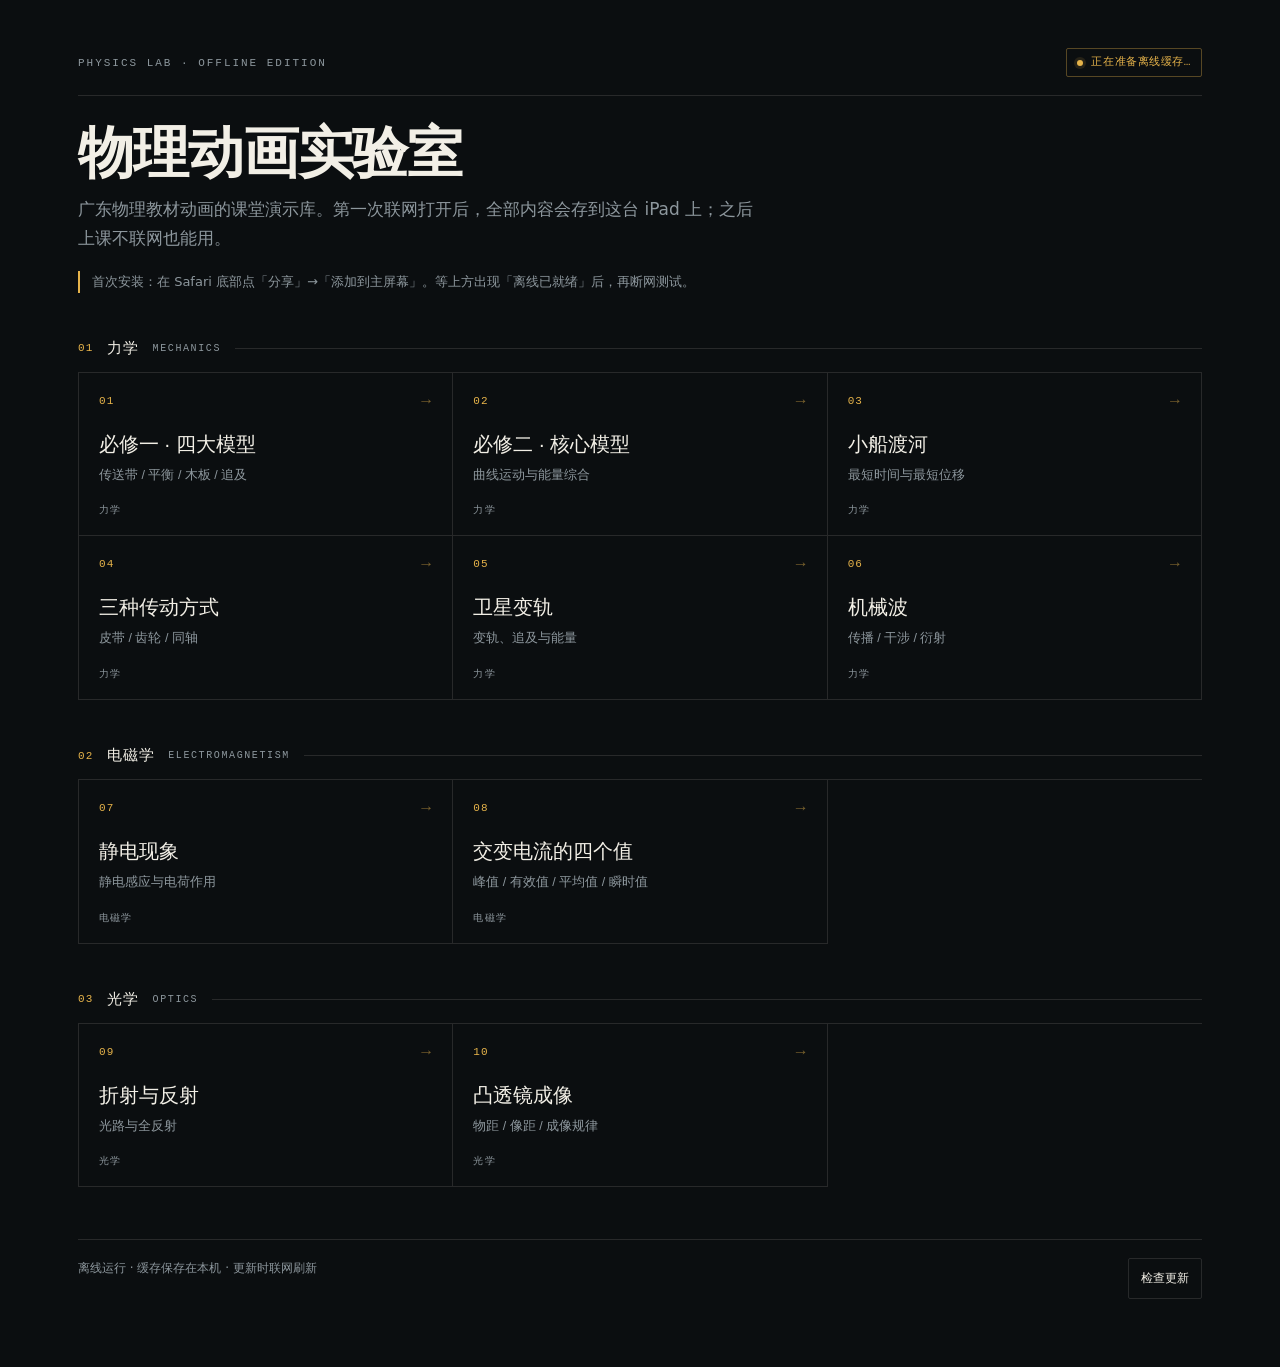
==== index.html @ a3269b26 "物理动画离线演示库" ====
<!doctype html>
<html lang="zh-CN">
<head>
  <meta charset="UTF-8" />
  <meta name="viewport" content="width=device-width, initial-scale=1, viewport-fit=cover" />
  <title>物理动画实验室 · 离线版</title>
  <meta name="description" content="广东物理教材动画的离线演示库，装在 iPad 上，断网也能用。" />
  <meta name="theme-color" content="#0b0e10" />
  <meta name="apple-mobile-web-app-capable" content="yes" />
  <meta name="mobile-web-app-capable" content="yes" />
  <meta name="apple-mobile-web-app-status-bar-style" content="black-translucent" />
  <meta name="apple-mobile-web-app-title" content="物理动画" />
  <link rel="manifest" href="./manifest.json" />
  <link rel="apple-touch-icon" href="./icons/icon-180.png" />
  <link rel="icon" href="./icons/icon-192.png" />
  <style>
    :root{
      --bg:#0b0e10; --panel:#111619; --panel-2:#161d21;
      --ink:#f2efe6; --muted:#8d979d; --line:rgba(242,239,230,.12);
      --amber:#e6b34a; --teal:#6fb3a8;
      --sans:"PingFang SC","Hiragino Sans GB","Microsoft YaHei",system-ui,-apple-system,sans-serif;
      --mono:"SFMono-Regular",Menlo,Consolas,monospace;
    }
    *{box-sizing:border-box}
    html,body{margin:0;background:var(--bg);color:var(--ink);font-family:var(--sans);}
    body{min-height:100dvh;-webkit-text-size-adjust:100%;-webkit-tap-highlight-color:transparent;}
    body.viewing{overflow:hidden;}
    .shell{max-width:1180px;margin:0 auto;padding:48px 28px 64px;}
    .hero-top{display:flex;justify-content:space-between;align-items:center;gap:16px;flex-wrap:wrap;padding-bottom:18px;border-bottom:1px solid var(--line);}
    .eyebrow{font-family:var(--mono);font-size:11px;letter-spacing:.18em;color:var(--muted);}
    .status{font-family:var(--mono);font-size:11px;letter-spacing:.05em;color:var(--amber);border:1px solid rgba(230,179,74,.35);padding:7px 10px;border-radius:2px;display:inline-flex;align-items:center;gap:8px;line-height:1.2;}
    .status::before{content:"";width:6px;height:6px;border-radius:50%;background:var(--amber);box-shadow:0 0 0 3px rgba(230,179,74,.12);flex:none;}
    .status.ready{color:var(--teal);border-color:rgba(111,179,168,.35);}
    .status.ready::before{background:var(--teal);box-shadow:0 0 0 3px rgba(111,179,168,.12);}
    .status.warn{color:#e09a8a;border-color:rgba(224,154,138,.35);}
    .status.warn::before{background:#e09a8a;box-shadow:0 0 0 3px rgba(224,154,138,.12);}
    h1{font-size:clamp(34px,5vw,56px);line-height:1.05;letter-spacing:-.02em;font-weight:600;margin:28px 0 12px;}
    .lede{color:var(--muted);font-size:clamp(14px,1.6vw,17px);line-height:1.7;max-width:680px;margin:0;}
    .hint{margin-top:18px;font-size:13px;color:var(--muted);border-left:2px solid var(--amber);padding-left:12px;line-height:1.7;max-width:720px;}
    .hint b{color:var(--ink);font-weight:500;}
    section.cat{margin-top:46px;}
    .cat-head{display:flex;align-items:center;gap:14px;margin-bottom:14px;}
    .cat-head .num{font-family:var(--mono);font-size:11px;color:var(--amber);letter-spacing:.1em;}
    .cat-head h2{font-size:15px;font-weight:500;margin:0;letter-spacing:.04em;}
    .cat-head .en{font-family:var(--mono);font-size:10px;color:var(--muted);letter-spacing:.16em;}
    .cat-head .rule{flex:1;height:1px;background:var(--line);}
    .grid{display:grid;grid-template-columns:repeat(3,minmax(0,1fr));gap:0;background:var(--bg);border-top:1px solid var(--line);border-left:1px solid var(--line);}
    .card{appearance:none;text-align:left;background:var(--bg);border:0;border-right:1px solid var(--line);border-bottom:1px solid var(--line);color:var(--ink);padding:22px 20px 18px;min-height:162px;display:flex;flex-direction:column;cursor:pointer;transition:background .18s ease;position:relative;}
    .card:hover{background:var(--panel);}
    .card:active{background:var(--panel-2);}
    .card::after{content:"→";position:absolute;right:18px;top:19px;color:var(--amber);font-size:16px;opacity:.5;transition:opacity .18s ease,transform .18s ease;}
    .card:hover::after{opacity:1;transform:translateX(3px);}
    .card .idx{font-family:var(--mono);font-size:11px;color:var(--amber);letter-spacing:.1em;}
    .card h3{font-size:20px;line-height:1.3;font-weight:500;margin:24px 0 8px;}
    .card p{font-size:12.5px;line-height:1.65;color:var(--muted);margin:0;}
    .card .tag{margin-top:auto;padding-top:18px;font-family:var(--mono);font-size:10px;letter-spacing:.12em;color:var(--muted);}
    .empty{color:var(--muted);font-size:14px;line-height:1.8;padding:24px 0;}
    footer{margin-top:52px;padding-top:18px;border-top:1px solid var(--line);display:flex;justify-content:space-between;gap:16px;flex-wrap:wrap;color:var(--muted);font-size:12px;line-height:1.7;}
    .btn{appearance:none;background:transparent;border:1px solid var(--line);color:var(--ink);padding:9px 12px;border-radius:2px;font:inherit;font-size:12px;cursor:pointer;min-height:38px;}
    .btn:active{background:var(--panel);}
    #viewer{position:fixed;inset:0;z-index:50;background:var(--bg);display:flex;flex-direction:column;}
    #viewer[hidden]{display:none;}
    .viewer-bar{display:flex;align-items:center;gap:12px;padding:calc(env(safe-area-inset-top) + 8px) 12px 8px;border-bottom:1px solid var(--line);background:var(--bg);flex:none;}
    #back{appearance:none;border:1px solid var(--line);background:var(--panel);color:var(--ink);font:inherit;font-size:14px;padding:8px 14px;border-radius:2px;min-height:40px;cursor:pointer;flex:none;}
    #back:active{background:var(--panel-2);}
    #viewer-title{font-size:13px;color:var(--muted);white-space:nowrap;overflow:hidden;text-overflow:ellipsis;}
    #stage{flex:1;width:100%;border:0;background:#0b0e10;min-height:0;}
    @media (max-width:900px){.grid{grid-template-columns:repeat(2,minmax(0,1fr));}}
    @media (max-width:620px){.shell{padding:28px 16px 44px}.grid{grid-template-columns:1fr}.card{min-height:auto}h1{margin-top:22px}section.cat{margin-top:34px}}
    @media (prefers-reduced-motion:reduce){*{transition:none!important}}
  </style>
</head>
<body>
  <div class="shell">
    <div class="hero-top">
      <span class="eyebrow">PHYSICS LAB · OFFLINE EDITION</span>
      <span id="status" class="status">正在准备离线缓存…</span>
    </div>
    <h1>物理动画实验室</h1>
    <p class="lede">广东物理教材动画的课堂演示库。第一次联网打开后，全部内容会存到这台 iPad 上；之后上课不联网也能用。</p>
    <p class="hint" id="install-hint">首次安装：在 Safari 底部点「分享」→「添加到主屏幕」。等上方出现「离线已就绪」后，再断网测试。</p>
    <main id="grid"><p class="empty">正在载入目录…</p></main>
    <footer>
      <span>离线运行 · 缓存保存在本机 · 更新时联网刷新</span>
      <button class="btn" id="refresh" type="button">检查更新</button>
    </footer>
  </div>

  <div id="viewer" hidden>
    <div class="viewer-bar">
      <button id="back" type="button">‹ 目录</button>
      <span id="viewer-title"></span>
    </div>
    <iframe id="stage" title="物理动画" allow="autoplay; fullscreen; clipboard-write" referrerpolicy="no-referrer"></iframe>
  </div>

  <script src="./app.js"></script>
</body>
</html>
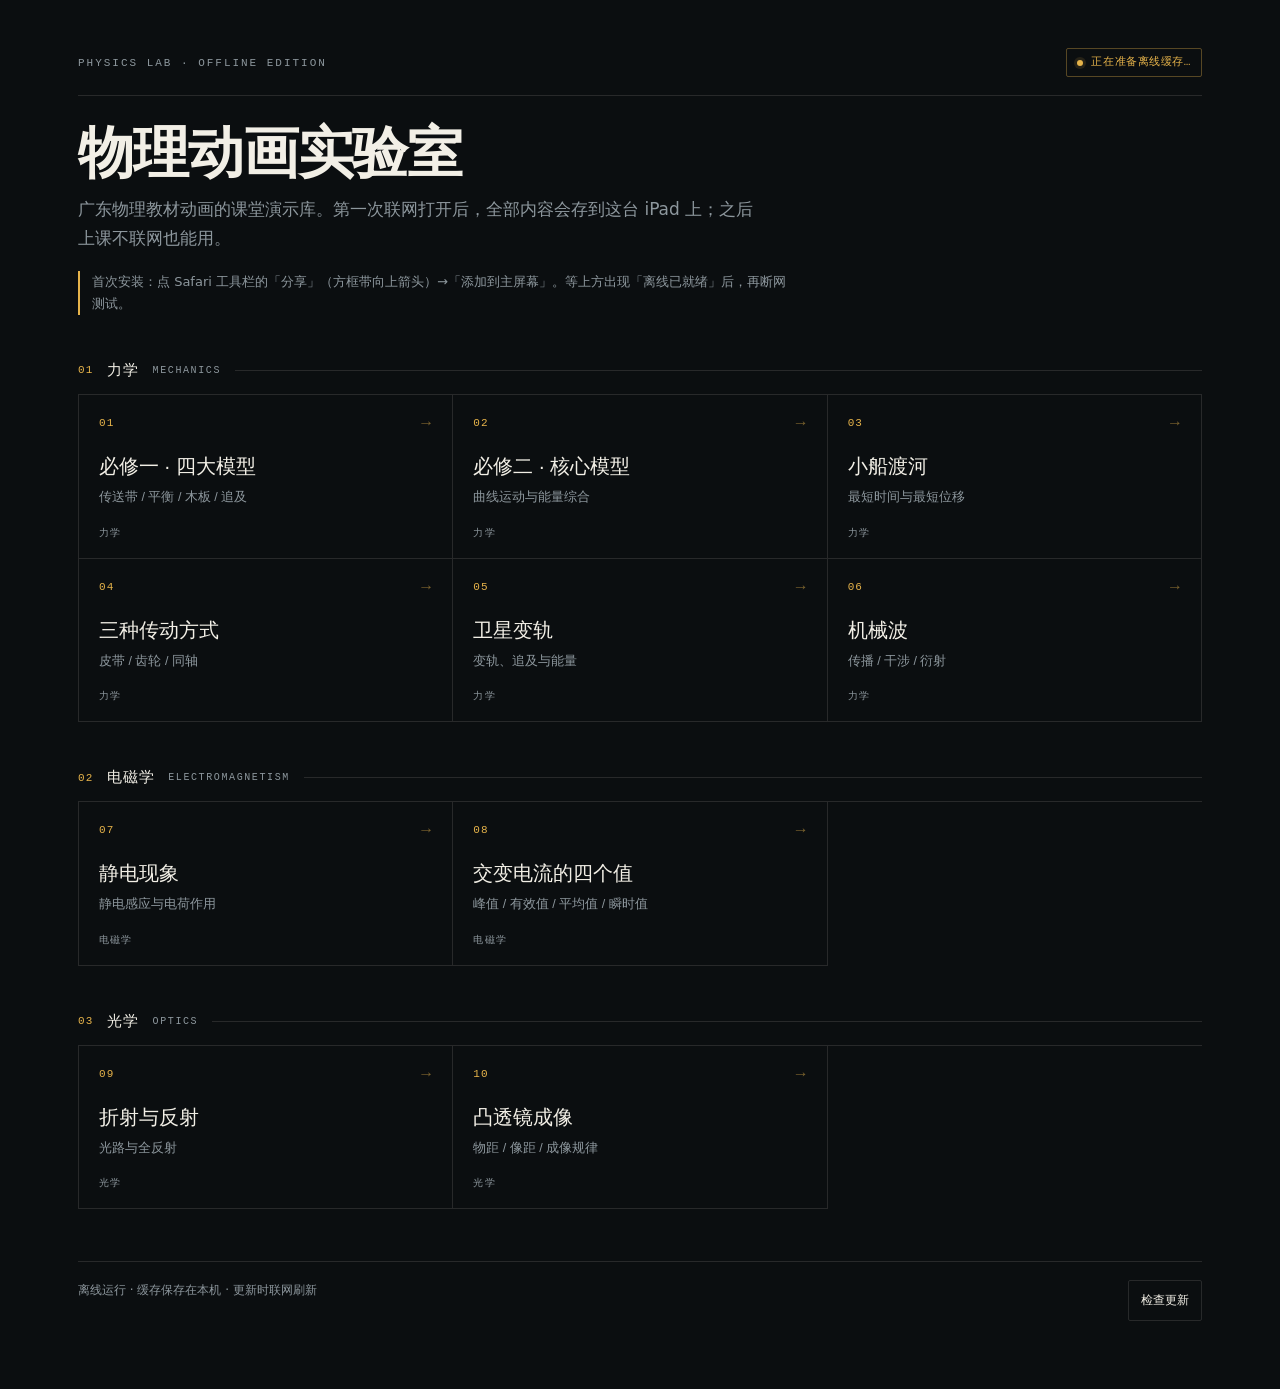
==== commit f926a27a: "更新 iPad 安装提示" ====
--- a/index.html
+++ b/index.html
@@ -78,7 +78,7 @@
     </div>
     <h1>物理动画实验室</h1>
     <p class="lede">广东物理教材动画的课堂演示库。第一次联网打开后，全部内容会存到这台 iPad 上；之后上课不联网也能用。</p>
-    <p class="hint" id="install-hint">首次安装：在 Safari 底部点「分享」→「添加到主屏幕」。等上方出现「离线已就绪」后，再断网测试。</p>
+    <p class="hint" id="install-hint">首次安装：点 Safari 工具栏的「分享」（方框带向上箭头）→「添加到主屏幕」。等上方出现「离线已就绪」后，再断网测试。</p>
     <main id="grid"><p class="empty">正在载入目录…</p></main>
     <footer>
       <span>离线运行 · 缓存保存在本机 · 更新时联网刷新</span>
